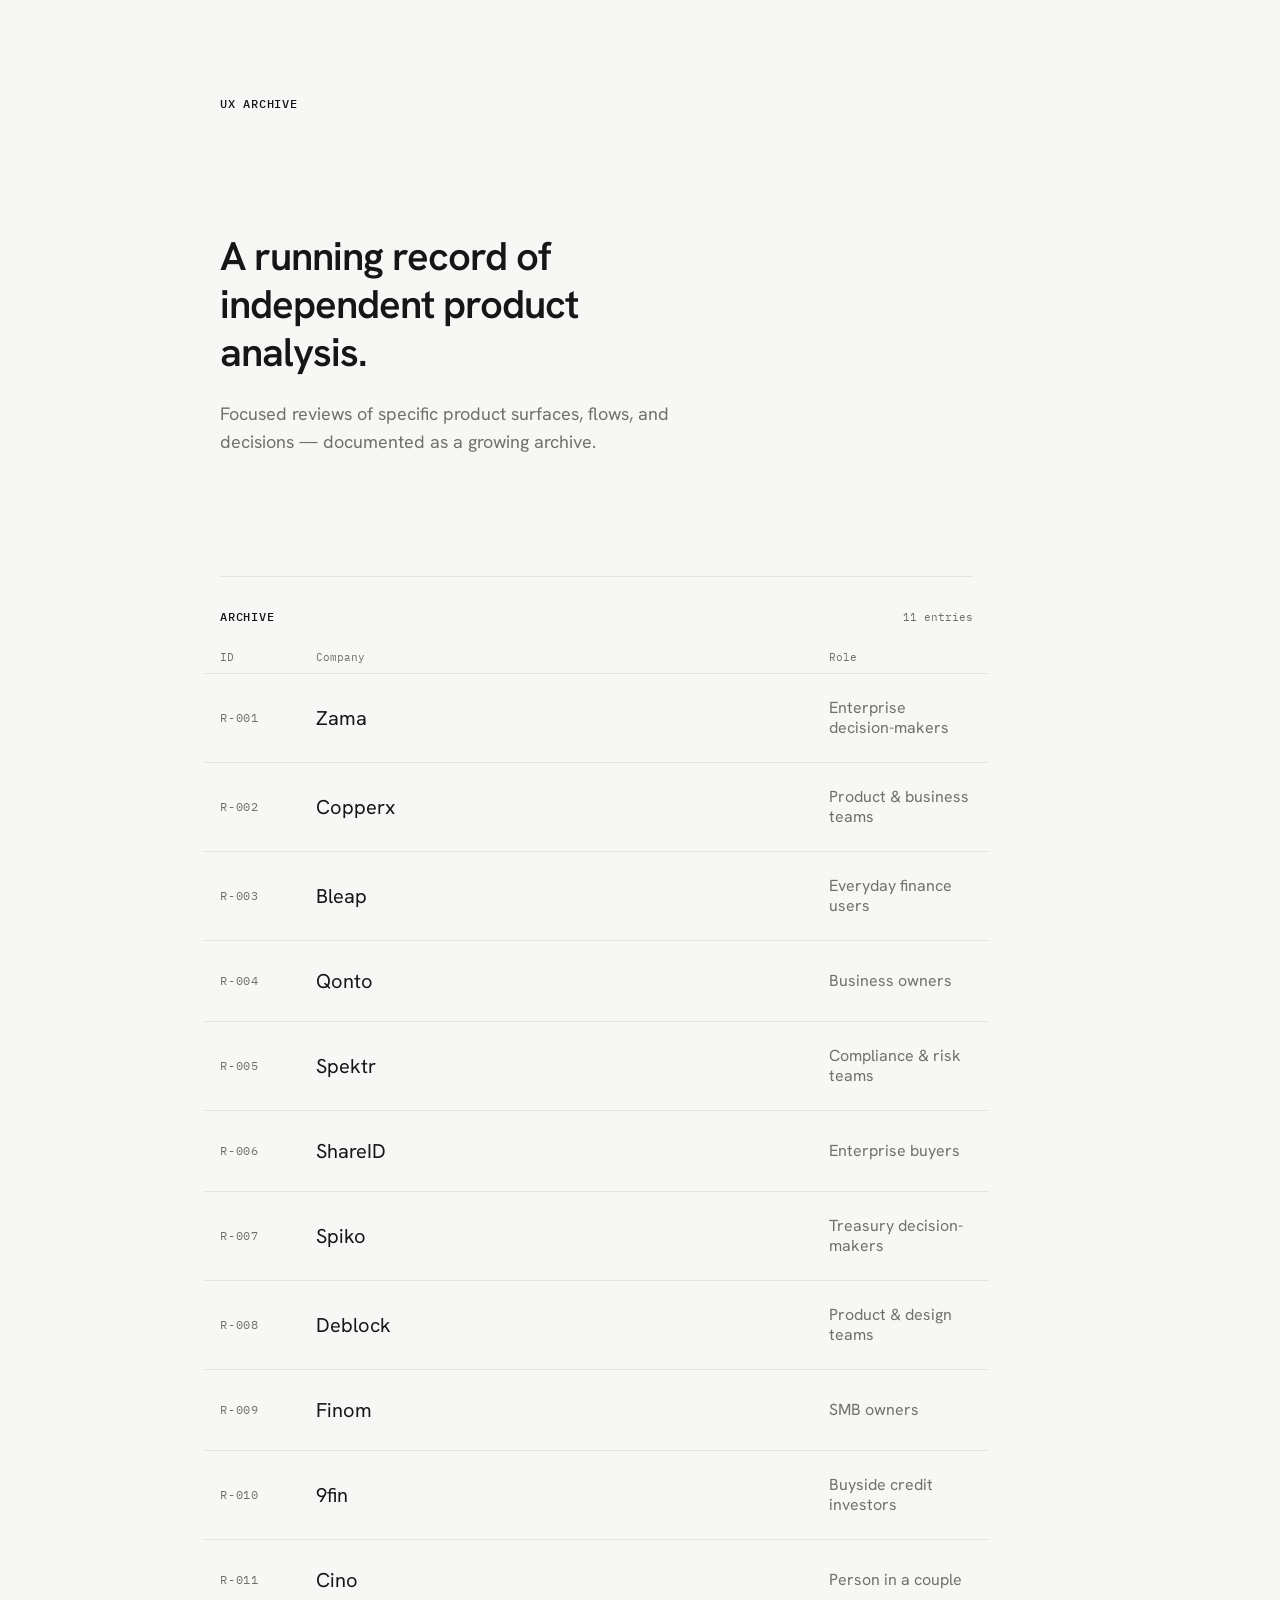
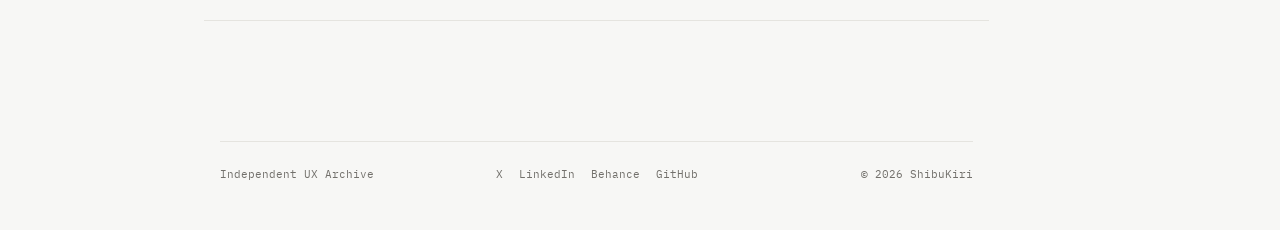
==== index.html @ c8d6aa76 "Add Cino to archive list" ====
<!doctype html>
<html lang="en">
<head>
  <meta charset="utf-8">
  
  <link rel="icon" href="assets/icons/favicon.svg" type="image/svg+xml">
  <link rel="canonical" href="https://shibukiri.github.io/ux-archive/">
  
  <meta name="viewport" content="width=device-width, initial-scale=1">
  <meta name="description" content="A running record of independent product analysis.">
  <title>UX Archive — by ShibuKiri</title>

  <link rel="preconnect" href="https://fonts.googleapis.com">
  <link rel="preconnect" href="https://fonts.gstatic.com" crossorigin>
  <link href="https://fonts.googleapis.com/css2?family=Hanken+Grotesk:wght@400;500;600&family=IBM+Plex+Mono:wght@400;500&display=swap" rel="stylesheet">

  <link rel="stylesheet" href="styles/tokens.css">
  <link rel="stylesheet" href="styles/base.css">
  <link rel="stylesheet" href="styles/type.css">
  <link rel="stylesheet" href="styles/layout.css">
  <link rel="stylesheet" href="styles/components.css">
  <link rel="stylesheet" href="styles/utilities.css">
</head>
<body>
  <div class="frame">
    <div class="grid">

      <nav class="text-mono u-font-medium g-col-2-9" aria-label="Archive navigation">
        UX Archive
      </nav>

      <section class="g-col-2-6 u-mt-96" aria-labelledby="page-title">
        <h1 id="page-title" class="text-display">A running record of independent product analysis.</h1>
        <p class="text-lead u-secondary u-mt-24">Focused reviews of specific product surfaces, flows, and decisions — documented as a growing archive.</p>
      </section>

      <main class="g-col-2-9 u-mt-96 u-pt-32 u-border-top" aria-labelledby="archive-title">
        <div class="u-flex u-justify-between u-items-baseline u-mb-24">
          <div class="text-mono u-font-medium" id="archive-title">Archive</div>
          <div class="text-micro u-secondary">11 entries</div>
        </div>

        <div class="archive-columns" aria-hidden="true">
          <span class="text-micro u-secondary">ID</span>
          <span class="text-micro u-secondary">Company</span>
          <span class="text-micro u-secondary">Role</span>
        </div>

        <a class="case" href="reviews/001-zama/">
          <span class="text-mono u-secondary">R-001</span>
          <span class="text-lead-large">Zama</span>
          <span class="text-body u-secondary">Enterprise decision-makers</span>
        </a>
        
        <a class="case" href="reviews/002-copperx/">
          <span class="text-mono u-secondary">R-002</span>
          <span class="text-lead-large">Copperx</span>
          <span class="text-body u-secondary">Product &amp; business teams</span>
        </a>
        
        <a class="case" href="reviews/003-bleap/">
          <span class="text-mono u-secondary">R-003</span>
          <span class="text-lead-large">Bleap</span>
          <span class="text-body u-secondary">Everyday finance users</span>
        </a>
        
        <a class="case" href="reviews/004-qonto/">
          <span class="text-mono u-secondary">R-004</span>
          <span class="text-lead-large">Qonto</span>
          <span class="text-body u-secondary">Business owners</span>
        </a>
        
        <a class="case" href="reviews/005-spektr/">
          <span class="text-mono u-secondary">R-005</span>
          <span class="text-lead-large">Spektr</span>
          <span class="text-body u-secondary">Compliance &amp; risk teams</span>
        </a>
        
        <a class="case" href="reviews/006-shareid/">
          <span class="text-mono u-secondary">R-006</span>
          <span class="text-lead-large">ShareID</span>
          <span class="text-body u-secondary">Enterprise buyers</span>
        </a>
        
        <a class="case" href="reviews/007-spiko/">
          <span class="text-mono u-secondary">R-007</span>
          <span class="text-lead-large">Spiko</span>
          <span class="text-body u-secondary">Treasury decision-makers</span>
        </a>
        
        <a class="case" href="reviews/008-deblock/">
          <span class="text-mono u-secondary">R-008</span>
          <span class="text-lead-large">Deblock</span>
          <span class="text-body u-secondary">Product &amp; design teams</span>
        </a>
        
        <a class="case" href="reviews/009-finom/">
          <span class="text-mono u-secondary">R-009</span>
          <span class="text-lead-large">Finom</span>
          <span class="text-body u-secondary">SMB owners</span>
        </a>
        
        <a class="case" href="reviews/010-9fin/">
          <span class="text-mono u-secondary">R-010</span>
          <span class="text-lead-large">9fin</span>
          <span class="text-body u-secondary">Buyside credit investors</span>
        </a>
        
        <a class="case" href="reviews/011-cino/">
          <span class="text-mono u-secondary">R-011</span>
          <span class="text-lead-large">Cino</span>
          <span class="text-body u-secondary">Person in a couple</span>
        </a>
        
      </main>

      <footer class="footer g-col-2-9 u-mt-96 u-pt-24 u-border-top u-secondary">
        <div class="footer-left text-micro">Independent UX Archive</div>
        <div class="footer-links" aria-label="Social links">
          <a class="text-micro" href="https://x.com/Shibu_Wa" target="_blank" rel="noreferrer">X</a>
          <a class="text-micro" href="https://www.linkedin.com/in/shibuwa" target="_blank" rel="noreferrer">LinkedIn</a>
          <a class="text-micro" href="https://www.behance.net/ShibuWa" target="_blank" rel="noreferrer">Behance</a>
          <a class="text-micro" href="https://github.com/ShibuKiri" target="_blank" rel="noreferrer">GitHub</a>
        </div>
        <div class="footer-right text-micro">© 2026 ShibuKiri</div>
      </footer>

    </div>
  </div>
</body>
</html>
---- styles/tokens.css ----
/*
──────────────────────────────────────
UX Archive Design System v1.0
Rules
• Foundation tokens are never used directly inside components.
• Components consume semantic/component tokens.
• Utilities always start with "u-".
• Colors are named by role, never by hue.
• Spacing is numeric only.
──────────────────────────────────────
*/
:root{
/* Background */
--color-background-primary:#F7F7F5;
--color-background-secondary:#FFFFFF;
/* Border */
--color-border-primary:#E5E4DF;
/* Text */
--color-text-primary:#161616;
--color-text-secondary:#72706B;
/* Brand */
--color-brand-primary:#245C73;
--color-brand-hover:#1B4B5F;
--color-brand-tint-10:#EEF4F7;
--color-brand-tint-20:#D9E8EF;
--color-text-on-brand:#FFFFFF;
/* Font Family */
--font-family-sans:"Hanken Grotesk",sans-serif;
--font-family-mono:"IBM Plex Mono",monospace;
/* Font Weight */
--font-weight-regular:400;
--font-weight-medium:500;
--font-weight-semibold:600;
/* Font Size */
--font-size-11:11px;
--font-size-12:12px;
--font-size-16:16px;
--font-size-18:18px;
--font-size-20:20px;
--font-size-40:40px;
/* Line Height */
--line-height-16:16px;
--line-height-20:20px;
--line-height-24:24px;
--line-height-28:28px;
--line-height-32:32px;
--line-height-48:48px;
/* Letter Spacing */
--letter-spacing-tight:-.025em;
--letter-spacing-normal:0;
--letter-spacing-wide:.06em;
/* Semantic Type */
--display-size:var(--font-size-40);
--display-line-height:var(--line-height-48);
--lead-large-size:var(--font-size-20);
--lead-large-line-height:var(--line-height-32);
--lead-size:var(--font-size-18);
--lead-line-height:var(--line-height-28);
--body-size:var(--font-size-16);
--body-line-height:var(--line-height-20);
--body-comfortable-line-height:var(--line-height-24);
--mono-size:var(--font-size-12);
--mono-line-height:var(--line-height-16);
--micro-size:var(--font-size-11);
--micro-line-height:var(--line-height-16);
/* Space */
--space-4:4px;
--space-8:8px;
--space-12:12px;
--space-16:16px;
--space-24:24px;
--space-32:32px;
--space-48:48px;
--space-64:64px;
--space-96:96px;
/* Radius */
--radius-2:2px;
--radius-4:4px;
--radius-full:9999px;
/* Width */
--width-page:1012px;
--width-reading:640px;
--width-title:560px;
/* Border */
--border-primary:1px solid var(--color-border-primary);
/* Motion */
--duration-fast:150ms;
--duration-normal:300ms;
--ease-standard:ease;
/* Z-index */
--z-base:0;
--z-dropdown:10;
--z-modal:100;
--z-overlay:1000;
/* Component Tokens */
--button-padding-x:var(--space-24);
--button-padding-y:var(--space-16);
}
---- styles/base.css ----
html{
box-sizing:border-box;
}
*,
*::before,
*::after{
box-sizing:inherit;
}
html,
body{
margin:0;
padding:0;
}
body{
background:var(--color-background-primary);
color:var(--color-text-primary);
font-family:var(--font-family-sans);
font-size:var(--body-size);
line-height:var(--body-line-height);
-webkit-font-smoothing:antialiased;
}
h1,h2,h3,h4,h5,h6,p{
margin:0;
}
a{
color:inherit;
text-decoration:none;
}
img{
display:block;
max-width:100%;
}
button,
input,
textarea,
select{
font:inherit;
}
button{
background:none;
border:none;
cursor:pointer;
}
:focus-visible{
outline:2px solid var(--color-brand-primary);
outline-offset:2px;
}
---- styles/type.css ----
.text-display{
font-family:var(--font-family-sans);
font-size:var(--display-size);
line-height:var(--display-line-height);
font-weight:var(--font-weight-semibold);
letter-spacing:var(--letter-spacing-tight);
}
.text-lead-large{
font-size:var(--lead-large-size);
line-height:var(--lead-large-line-height);
}
.text-lead{
font-size:var(--lead-size);
line-height:var(--lead-line-height);
}
.text-body{
font-size:var(--body-size);
line-height:var(--body-line-height);
}
.text-body-comfortable{
font-size:var(--body-size);
line-height:var(--body-comfortable-line-height);
}
.text-mono{
font-family:var(--font-family-mono);
font-size:var(--mono-size);
line-height:var(--mono-line-height);
letter-spacing:var(--letter-spacing-wide);
text-transform:uppercase;
}
.text-micro{
font-family:var(--font-family-mono);
font-size:var(--micro-size);
line-height:var(--micro-line-height);
}
---- styles/layout.css ----
.frame{
width:min(calc(100% - 192px),var(--width-page));
margin:0 auto;
padding:var(--space-96) 0 var(--space-48);
}

/* 12-column grid */
.grid{
display:grid;
grid-template-columns:repeat(12, minmax(0, 1fr));
gap:var(--space-24);
}

/* Column placement utilities */
.g-col-2-9{ grid-column:2 / span 9; }
.g-col-2-7{ grid-column:2 / span 7; }
.g-col-2-6{ grid-column:2 / span 6; }

@media (max-width: 900px){
  .frame{
    width:calc(100% - 48px);
    padding-top:var(--space-64);
  }
}

@media (max-width: 640px){
  .frame{
    width:calc(100% - 40px);
    padding-top:var(--space-48);
  }
  .grid{
    grid-template-columns:repeat(4, minmax(0, 1fr));
    gap:var(--space-16);
  }
  .g-col-2-9,
  .g-col-2-7,
  .g-col-2-6{
    grid-column:1 / -1;
  }
}
---- styles/components.css ----
/* ============================================================
   Button
   ============================================================ */
.button {
  display: inline-flex;
  align-items: center;
  justify-content: center;
  padding: var(--button-padding-y) var(--button-padding-x);
  background: none;
  border: var(--border-primary);
  border-radius: var(--radius-2);
  cursor: pointer;
  transition:
    background var(--duration-fast) var(--ease-standard),
    color var(--duration-fast) var(--ease-standard),
    border-color var(--duration-fast) var(--ease-standard);
}

.button:hover {
  background: var(--color-brand-primary);
  color: var(--color-text-on-brand);
}

.button:disabled {
  opacity: 0.5;
  cursor: default;
}

/* Outline variant */
.button--outline {
  border-color: var(--color-brand-primary);
  color: var(--color-brand-primary);
}

.button--outline:hover {
  background: var(--color-brand-primary);
  color: var(--color-text-on-brand);
}

/* Mono variant */
.button--mono {
  font-family: var(--font-family-mono);
  font-size: var(--mono-size);
  font-weight: var(--font-weight-medium);
  letter-spacing: var(--letter-spacing-wide);
  text-transform: uppercase;
}

/* ============================================================
   Data Table Row Pattern (ID | Title | Meta)
   Used in Archive, Search Results, Changelog, etc.
   Current selectors: .archive-columns (header) and .case (rows)
   ============================================================ */
.archive-columns,
.case {
  display: grid;
  grid-template-columns: 72px minmax(0, 1fr) 144px;
  gap: var(--space-24);
}

.archive-columns {
  margin: 0 calc(var(--space-16) * -1);
  padding: 0 var(--space-16) var(--space-8);
  border-bottom: var(--border-primary);
}

.case {
  align-items: center;
  margin: 0 calc(var(--space-16) * -1);
  padding: var(--space-24) var(--space-16);
  border-bottom: var(--border-primary);
  color: inherit;
  text-decoration: none;
  cursor: pointer;
  transition: background var(--duration-fast) var(--ease-standard);
}

.case:hover {
  background: var(--color-brand-tint-10);
}

/* ============================================================
   Metadata Grid
   Generic 4-column grid for label → value pairs.
   Used in review meta, case studies, project details, etc.
   Current selectors: .meta-row, .meta-item
   ============================================================ */
.meta-row {
  display: grid;
  grid-template-columns: repeat(4, minmax(0, 1fr));
  gap: var(--space-24);
}

.meta-item .text-mono {
  display: block;
  margin-bottom: var(--space-8);
}

/* ============================================================
   Table of Contents
   ============================================================ */
.toc-item {
  display: grid;
  grid-template-columns: 40px 1fr;
  gap: var(--space-24);
  padding: var(--space-16) 0;
}

.toc-num {
  font-family: var(--font-family-mono);
  font-size: var(--mono-size);
  font-weight: var(--font-weight-medium);
  line-height: var(--line-height-24);
  color: var(--color-text-secondary);
}

/* ============================================================
   Footer
   ============================================================ */
.footer {
  display: grid;
  grid-template-columns: 1fr auto 1fr;
  align-items: center;
  gap: var(--space-24);
}

.footer-left {
  justify-self: start;
}

.footer-right {
  justify-self: end;
}

.footer-links {
  display: flex;
  justify-self: center;
  gap: var(--space-16);
  flex-wrap: wrap;
}

.footer-links a {
  transition: color var(--duration-fast) var(--ease-standard);
}

.footer-links a:hover {
  color: var(--color-brand-primary);
}

/* ============================================================
   Responsive
   ============================================================ */
@media (max-width: 640px) {
  .archive-columns,
  .case {
    grid-template-columns: 56px minmax(0, 1fr) 88px;
    gap: var(--space-16);
  }

  .meta-row {
    grid-template-columns: 1fr;
  }

  .footer {
    grid-template-columns: 1fr;
    justify-items: start;
    gap: var(--space-8);
  }

  .footer-links {
    justify-self: start;
  }

  .footer-right {
    justify-self: start;
  }
}
---- styles/utilities.css ----
/* Spacing */
.u-mt-24{ margin-top:var(--space-24); }
.u-mt-48{ margin-top:var(--space-48); }
.u-mt-96{ margin-top:var(--space-96); }
.u-pt-24{ padding-top:var(--space-24); }
.u-pt-32{ padding-top:var(--space-32); }
.u-mb-8{ margin-bottom:var(--space-8); }
.u-mb-24{ margin-bottom:var(--space-24); }

/* Flex helpers */
.u-flex{ display:flex; }
.u-justify-between{ justify-content:space-between; }
.u-items-baseline{ align-items:baseline; }
.u-flex-column{ flex-direction:column; }
.u-gap-8{ gap:var(--space-8); }
.u-gap-24{ gap:var(--space-24); }

/* Typography */
.u-font-medium{ font-weight:var(--font-weight-medium); }
.u-secondary{ color:var(--color-text-secondary); }

/* Borders */
.u-border-top{ border-top:var(--border-primary); }

/* Visibility & layout */
.u-center{ text-align:center; }
.u-hidden{ display:none!important; }
.u-width-reading{ max-width:var(--width-reading); }
.u-width-title{ max-width:var(--width-title); }

/* Interactive */
.u-underline{
  text-decoration:underline;
  text-underline-offset:2px;
}
.u-hover-brand:hover{
  color:var(--color-brand-primary);
}
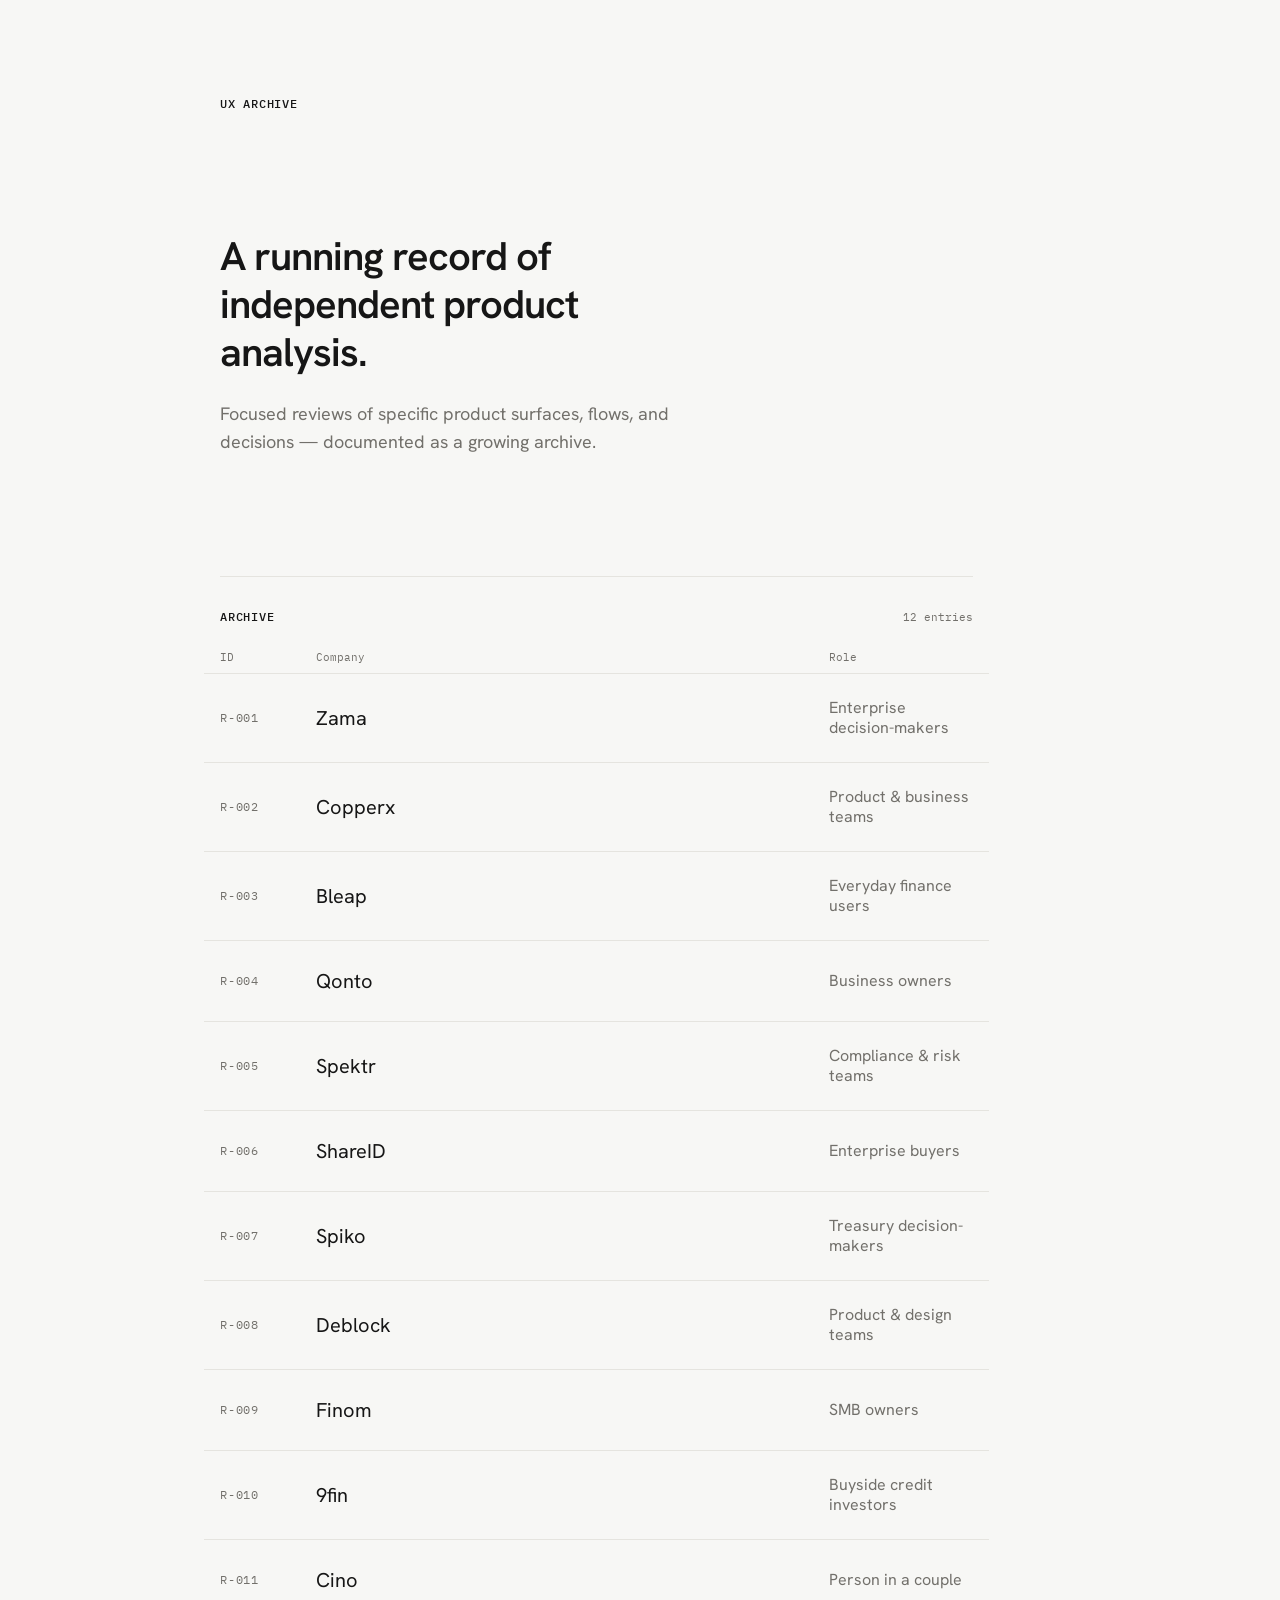
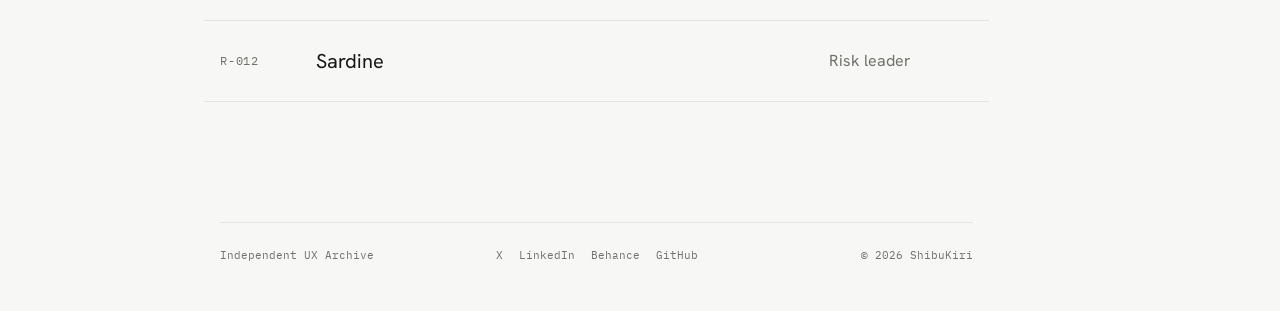
==== commit 7220551e: "Add Sardine to archive list" ====
--- a/index.html
+++ b/index.html
@@ -37,7 +37,7 @@
       <main class="g-col-2-9 u-mt-96 u-pt-32 u-border-top" aria-labelledby="archive-title">
         <div class="u-flex u-justify-between u-items-baseline u-mb-24">
           <div class="text-mono u-font-medium" id="archive-title">Archive</div>
-          <div class="text-micro u-secondary">11 entries</div>
+          <div class="text-micro u-secondary">12 entries</div>
         </div>
 
         <div class="archive-columns" aria-hidden="true">
@@ -112,6 +112,12 @@
           <span class="text-body u-secondary">Person in a couple</span>
         </a>
         
+        <a class="case" href="reviews/012-sardine/">
+          <span class="text-mono u-secondary">R-012</span>
+          <span class="text-lead-large">Sardine</span>
+          <span class="text-body u-secondary">Risk leader</span>
+        </a>
+        
       </main>
 
       <footer class="footer g-col-2-9 u-mt-96 u-pt-24 u-border-top u-secondary">
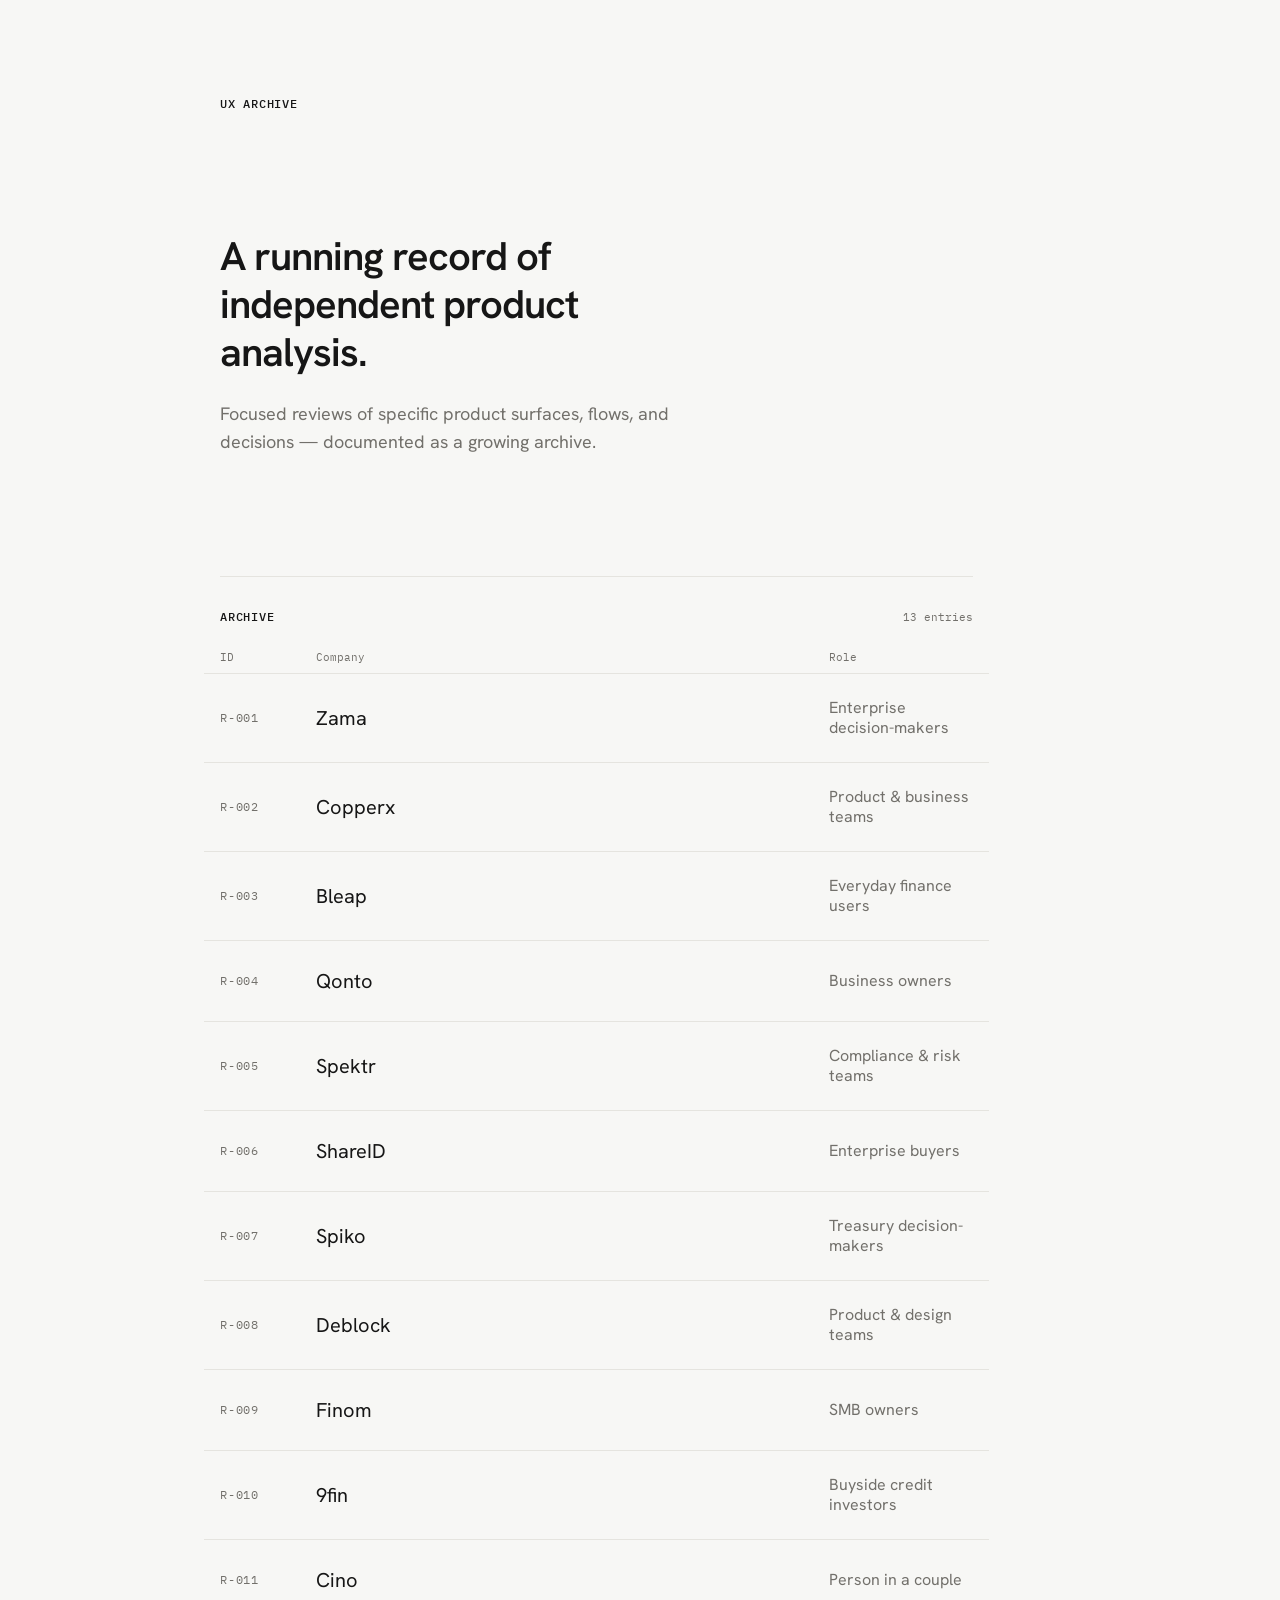
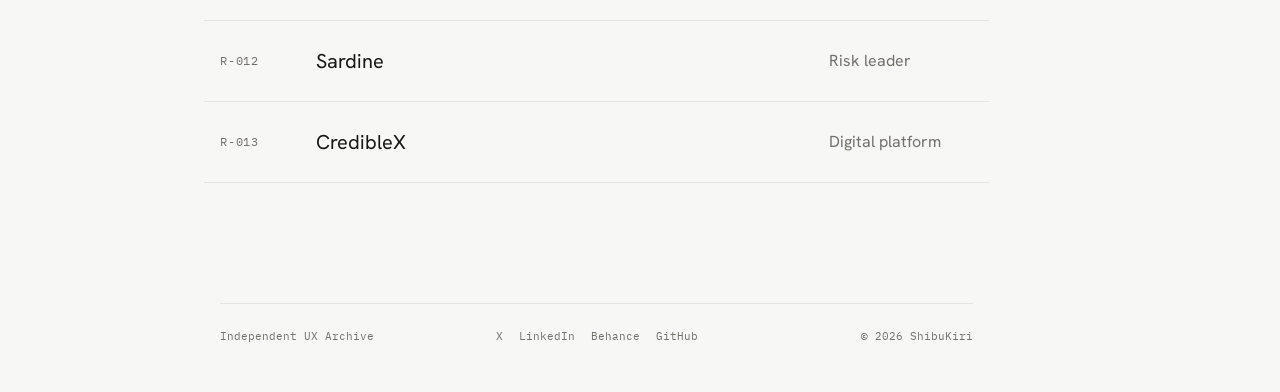
==== commit e925f4d3: "Add CredibleX to archive list" ====
--- a/index.html
+++ b/index.html
@@ -37,7 +37,7 @@
       <main class="g-col-2-9 u-mt-96 u-pt-32 u-border-top" aria-labelledby="archive-title">
         <div class="u-flex u-justify-between u-items-baseline u-mb-24">
           <div class="text-mono u-font-medium" id="archive-title">Archive</div>
-          <div class="text-micro u-secondary">12 entries</div>
+          <div class="text-micro u-secondary">13 entries</div>
         </div>
 
         <div class="archive-columns" aria-hidden="true">
@@ -118,6 +118,12 @@
           <span class="text-body u-secondary">Risk leader</span>
         </a>
         
+        <a class="case" href="reviews/013-crediblex/">
+          <span class="text-mono u-secondary">R-013</span>
+          <span class="text-lead-large">CredibleX</span>
+          <span class="text-body u-secondary">Digital platform</span>
+        </a>
+        
       </main>
 
       <footer class="footer g-col-2-9 u-mt-96 u-pt-24 u-border-top u-secondary">
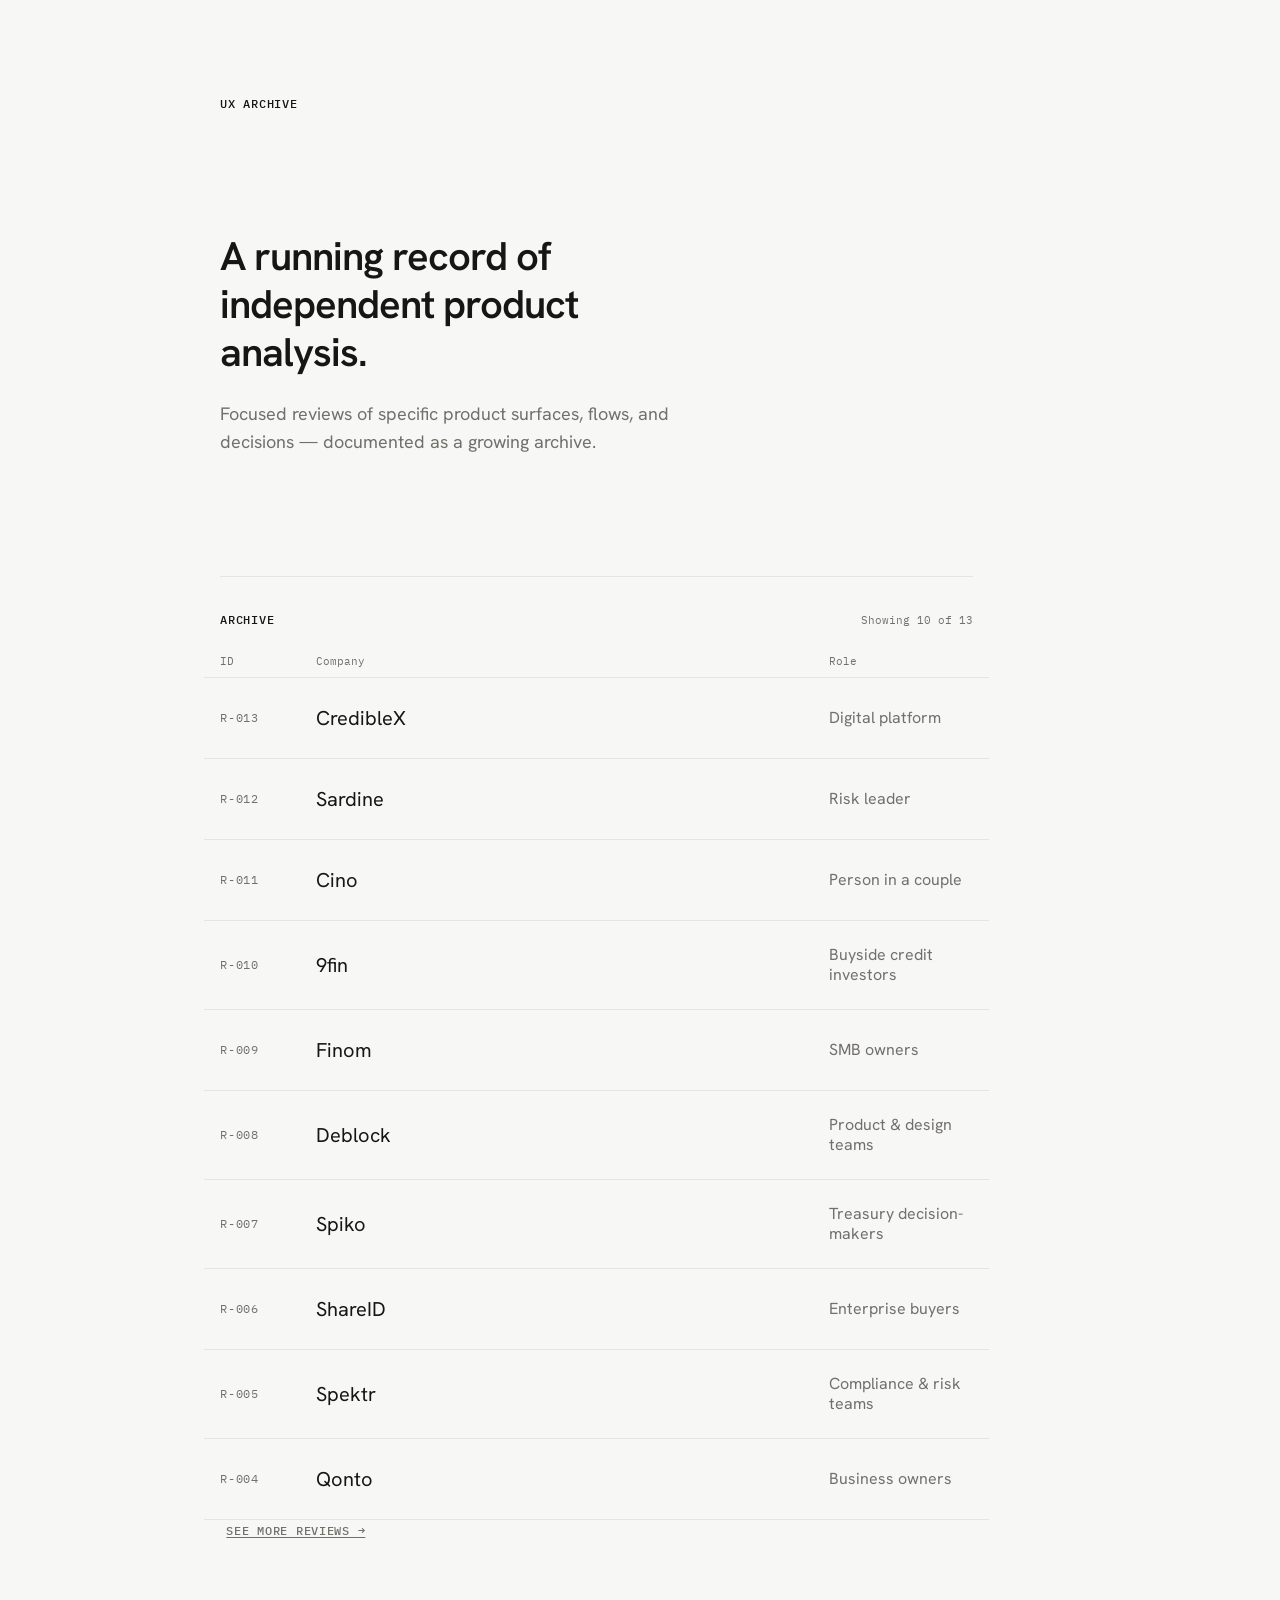
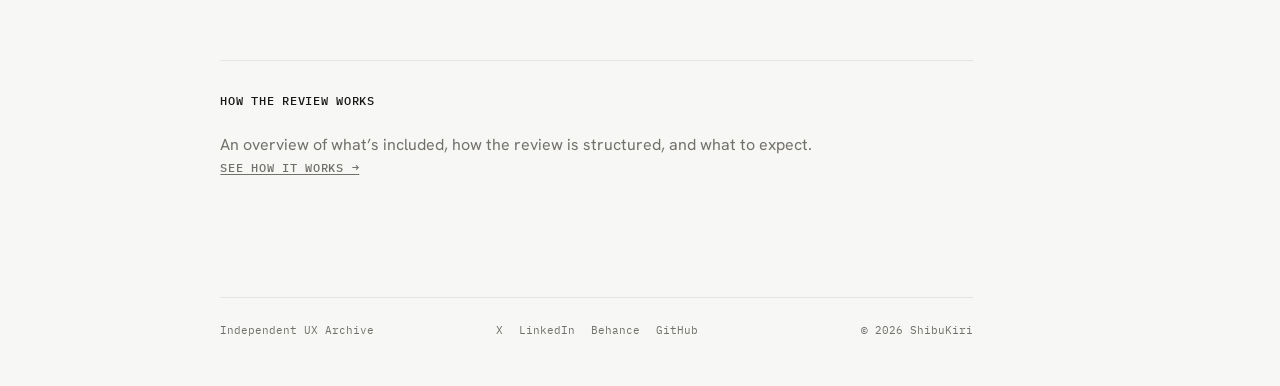
==== commit abe024a6: "Enhance archive with progressive loading and work transition" ====
--- a/index.html
+++ b/index.html
@@ -2,13 +2,14 @@
 <html lang="en">
 <head>
   <meta charset="utf-8">
-  
-  <link rel="icon" href="assets/icons/favicon.svg" type="image/svg+xml">
-  <link rel="canonical" href="https://shibukiri.github.io/ux-archive/">
-  
   <meta name="viewport" content="width=device-width, initial-scale=1">
   <meta name="description" content="A running record of independent product analysis.">
   <title>UX Archive — by ShibuKiri</title>
+
+  <link rel="icon" href="assets/icons/favicon.svg" type="image/svg+xml">
+  <link rel="canonical" href="https://shibukiri.github.io/ux-archive/">
+
+  <meta name="theme-color" content="#F7F7F5">
 
   <link rel="preconnect" href="https://fonts.googleapis.com">
   <link rel="preconnect" href="https://fonts.gstatic.com" crossorigin>
@@ -34,10 +35,10 @@
         <p class="text-lead u-secondary u-mt-24">Focused reviews of specific product surfaces, flows, and decisions — documented as a growing archive.</p>
       </section>
 
-      <main class="g-col-2-9 u-mt-96 u-pt-32 u-border-top" aria-labelledby="archive-title">
+      <main class="archive g-col-2-9 u-mt-96 u-pt-32 u-border-top" aria-labelledby="archive-title">
         <div class="u-flex u-justify-between u-items-baseline u-mb-24">
-          <div class="text-mono u-font-medium" id="archive-title">Archive</div>
-          <div class="text-micro u-secondary">13 entries</div>
+          <div class="text-mono u-font-medium" id="archive-title">Archive</div>  
+          <div class="text-micro u-secondary" id="archive-count">13 entries</div>
         </div>
 
         <div class="archive-columns" aria-hidden="true">
@@ -46,85 +47,98 @@
           <span class="text-micro u-secondary">Role</span>
         </div>
 
+        <a class="case" href="reviews/013-crediblex/">
+          <span class="text-mono u-secondary">R-013</span>
+          <span class="text-lead-large">CredibleX</span>
+          <span class="text-body u-secondary">Digital platform</span>
+        </a>
+
+        <a class="case" href="reviews/012-sardine/">
+          <span class="text-mono u-secondary">R-012</span>
+          <span class="text-lead-large">Sardine</span>
+          <span class="text-body u-secondary">Risk leader</span>
+        </a>
+
+        <a class="case" href="reviews/011-cino/">
+          <span class="text-mono u-secondary">R-011</span>
+          <span class="text-lead-large">Cino</span>
+          <span class="text-body u-secondary">Person in a couple</span>
+        </a>
+
+        <a class="case" href="reviews/010-9fin/">
+          <span class="text-mono u-secondary">R-010</span>
+          <span class="text-lead-large">9fin</span>
+          <span class="text-body u-secondary">Buyside credit investors</span>
+        </a>
+
+        <a class="case" href="reviews/009-finom/">
+          <span class="text-mono u-secondary">R-009</span>
+          <span class="text-lead-large">Finom</span>
+          <span class="text-body u-secondary">SMB owners</span>
+        </a>
+
+        <a class="case" href="reviews/008-deblock/">
+          <span class="text-mono u-secondary">R-008</span>
+          <span class="text-lead-large">Deblock</span>
+          <span class="text-body u-secondary">Product &amp; design teams</span>
+        </a>
+
+        <a class="case" href="reviews/007-spiko/">
+          <span class="text-mono u-secondary">R-007</span>
+          <span class="text-lead-large">Spiko</span>
+          <span class="text-body u-secondary">Treasury decision-makers</span>
+        </a>
+
+        <a class="case" href="reviews/006-shareid/">
+          <span class="text-mono u-secondary">R-006</span>
+          <span class="text-lead-large">ShareID</span>
+          <span class="text-body u-secondary">Enterprise buyers</span>
+        </a>
+
+        <a class="case" href="reviews/005-spektr/">
+          <span class="text-mono u-secondary">R-005</span>
+          <span class="text-lead-large">Spektr</span>
+          <span class="text-body u-secondary">Compliance &amp; risk teams</span>
+        </a>
+
+        <a class="case" href="reviews/004-qonto/">
+          <span class="text-mono u-secondary">R-004</span>
+          <span class="text-lead-large">Qonto</span>
+          <span class="text-body u-secondary">Business owners</span>
+        </a>
+
+        <a class="case" href="reviews/003-bleap/">
+          <span class="text-mono u-secondary">R-003</span>
+          <span class="text-lead-large">Bleap</span>
+          <span class="text-body u-secondary">Everyday finance users</span>
+        </a>
+
+        <a class="case" href="reviews/002-copperx/">
+          <span class="text-mono u-secondary">R-002</span>
+          <span class="text-lead-large">Copperx</span>
+          <span class="text-body u-secondary">Product &amp; business teams</span>
+        </a>
+
         <a class="case" href="reviews/001-zama/">
           <span class="text-mono u-secondary">R-001</span>
           <span class="text-lead-large">Zama</span>
           <span class="text-body u-secondary">Enterprise decision-makers</span>
         </a>
-        
-        <a class="case" href="reviews/002-copperx/">
-          <span class="text-mono u-secondary">R-002</span>
-          <span class="text-lead-large">Copperx</span>
-          <span class="text-body u-secondary">Product &amp; business teams</span>
-        </a>
-        
-        <a class="case" href="reviews/003-bleap/">
-          <span class="text-mono u-secondary">R-003</span>
-          <span class="text-lead-large">Bleap</span>
-          <span class="text-body u-secondary">Everyday finance users</span>
-        </a>
-        
-        <a class="case" href="reviews/004-qonto/">
-          <span class="text-mono u-secondary">R-004</span>
-          <span class="text-lead-large">Qonto</span>
-          <span class="text-body u-secondary">Business owners</span>
-        </a>
-        
-        <a class="case" href="reviews/005-spektr/">
-          <span class="text-mono u-secondary">R-005</span>
-          <span class="text-lead-large">Spektr</span>
-          <span class="text-body u-secondary">Compliance &amp; risk teams</span>
-        </a>
-        
-        <a class="case" href="reviews/006-shareid/">
-          <span class="text-mono u-secondary">R-006</span>
-          <span class="text-lead-large">ShareID</span>
-          <span class="text-body u-secondary">Enterprise buyers</span>
-        </a>
-        
-        <a class="case" href="reviews/007-spiko/">
-          <span class="text-mono u-secondary">R-007</span>
-          <span class="text-lead-large">Spiko</span>
-          <span class="text-body u-secondary">Treasury decision-makers</span>
-        </a>
-        
-        <a class="case" href="reviews/008-deblock/">
-          <span class="text-mono u-secondary">R-008</span>
-          <span class="text-lead-large">Deblock</span>
-          <span class="text-body u-secondary">Product &amp; design teams</span>
-        </a>
-        
-        <a class="case" href="reviews/009-finom/">
-          <span class="text-mono u-secondary">R-009</span>
-          <span class="text-lead-large">Finom</span>
-          <span class="text-body u-secondary">SMB owners</span>
-        </a>
-        
-        <a class="case" href="reviews/010-9fin/">
-          <span class="text-mono u-secondary">R-010</span>
-          <span class="text-lead-large">9fin</span>
-          <span class="text-body u-secondary">Buyside credit investors</span>
-        </a>
-        
-        <a class="case" href="reviews/011-cino/">
-          <span class="text-mono u-secondary">R-011</span>
-          <span class="text-lead-large">Cino</span>
-          <span class="text-body u-secondary">Person in a couple</span>
-        </a>
-        
-        <a class="case" href="reviews/012-sardine/">
-          <span class="text-mono u-secondary">R-012</span>
-          <span class="text-lead-large">Sardine</span>
-          <span class="text-body u-secondary">Risk leader</span>
-        </a>
-        
-        <a class="case" href="reviews/013-crediblex/">
-          <span class="text-mono u-secondary">R-013</span>
-          <span class="text-lead-large">CredibleX</span>
-          <span class="text-body u-secondary">Digital platform</span>
-        </a>
-        
+
+        <button id="toggle-reviews" class="text-mono u-font-medium u-secondary u-underline u-hover-brand u-mt-32" type="button">
+          SEE MORE REVIEWS →
+        </button>
       </main>
+
+      <section class="g-col-2-9 u-mt-96 u-pt-32 u-border-top" aria-labelledby="how-reviews-work">
+        <h2 id="how-reviews-work" class="text-mono u-font-medium">How the review works</h2>
+        <p class="text-body-comfortable u-secondary u-mt-24 u-width-reading">
+          An overview of what’s included, how the review is structured, and what to expect.
+        </p>
+        <a class="text-mono u-font-medium u-secondary u-underline u-hover-brand u-mt-24" href="work-with-me/">
+          SEE HOW IT WORKS →
+        </a>
+      </section>
 
       <footer class="footer g-col-2-9 u-mt-96 u-pt-24 u-border-top u-secondary">
         <div class="footer-left text-micro">Independent UX Archive</div>
@@ -139,5 +153,54 @@
 
     </div>
   </div>
+
+  <script>
+    (function () {
+      const reviewCases = Array.from(document.querySelectorAll('main.archive .case'));
+      const batchSize = 10;
+      let visibleCount = batchSize;
+      const toggleBtn = document.getElementById('toggle-reviews');
+
+      if (!toggleBtn || reviewCases.length === 0) return;
+      
+      function updateVisibility() {
+        reviewCases.forEach((item, index) => {
+          if (index < visibleCount) {
+            item.classList.remove('u-hidden');
+          } else {
+            item.classList.add('u-hidden');
+          }
+        });
+      
+        const total = reviewCases.length;
+        const countEl = document.getElementById('archive-count');
+      
+        if (countEl) {
+          if (visibleCount >= total) {  
+            countEl.textContent = `${total} entries`;
+          } else {
+            countEl.textContent = `Showing ${visibleCount} of ${total}`;
+          }
+        }
+      
+        if (visibleCount >= total) {
+          toggleBtn.textContent = 'SHOW LESS ↑';
+        } else {
+          toggleBtn.textContent = 'SEE MORE REVIEWS →';
+        }
+      }
+
+      toggleBtn.addEventListener('click', () => {  
+        if (visibleCount >= reviewCases.length) {  
+          visibleCount = batchSize;
+        } else {
+          visibleCount += batchSize;
+        }
+        updateVisibility();
+      });
+
+      updateVisibility();
+    })();
+  </script>
 </body>
 </html>
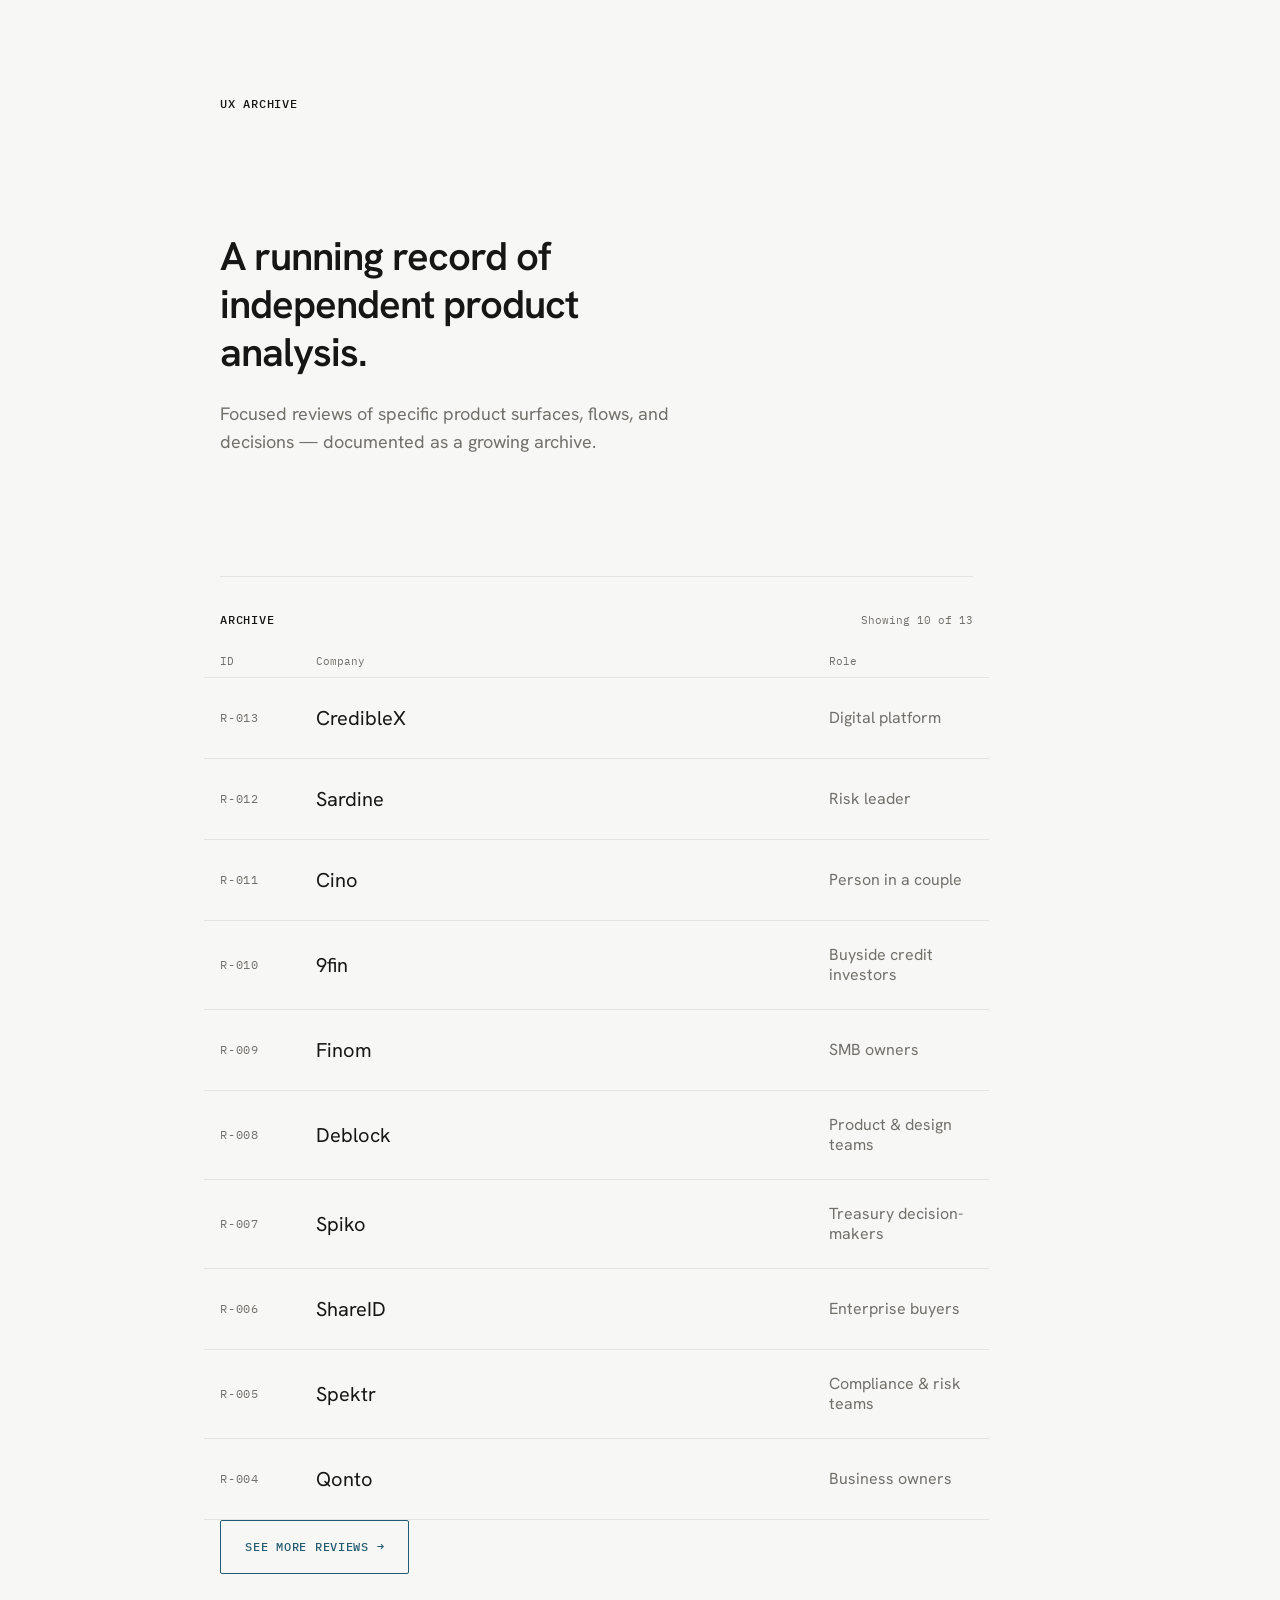
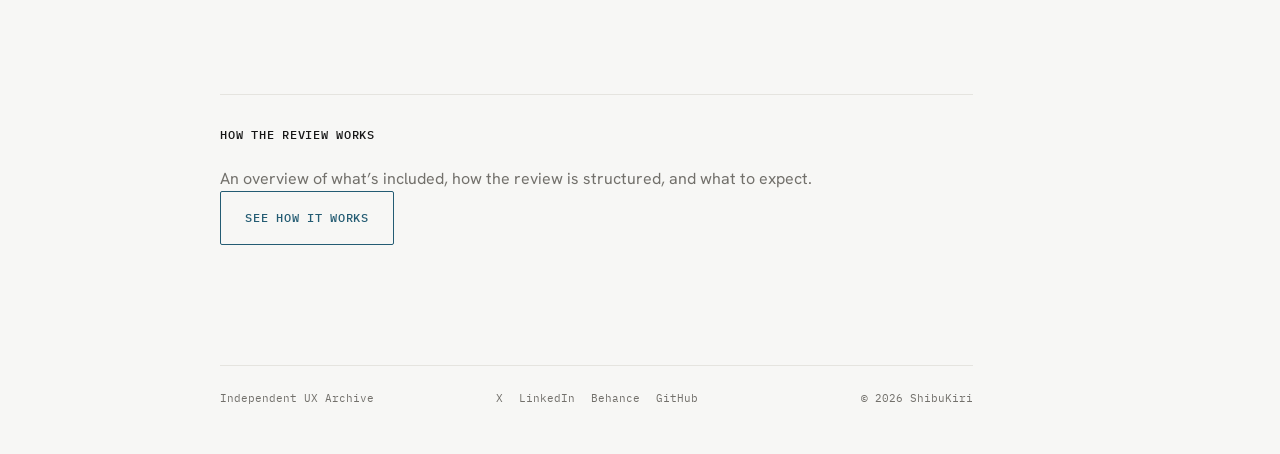
==== commit 41c54c3f: "Unify archive CTA buttons with review teaser style" ====
--- a/index.html
+++ b/index.html
@@ -125,8 +125,8 @@
           <span class="text-body u-secondary">Enterprise decision-makers</span>
         </a>
 
-        <button id="toggle-reviews" class="text-mono u-font-medium u-secondary u-underline u-hover-brand u-mt-32" type="button">
-          SEE MORE REVIEWS →
+        <button id="toggle-reviews" class="button button--outline button--mono u-mt-32" type="button">
+          SEE MORE REVIEWS
         </button>
       </main>
 
@@ -135,8 +135,8 @@
         <p class="text-body-comfortable u-secondary u-mt-24 u-width-reading">
           An overview of what’s included, how the review is structured, and what to expect.
         </p>
-        <a class="text-mono u-font-medium u-secondary u-underline u-hover-brand u-mt-24" href="work-with-me/">
-          SEE HOW IT WORKS →
+        <a class="button button--outline button--mono u-mt-32" href="work-with-me/">
+          SEE HOW IT WORKS
         </a>
       </section>
 
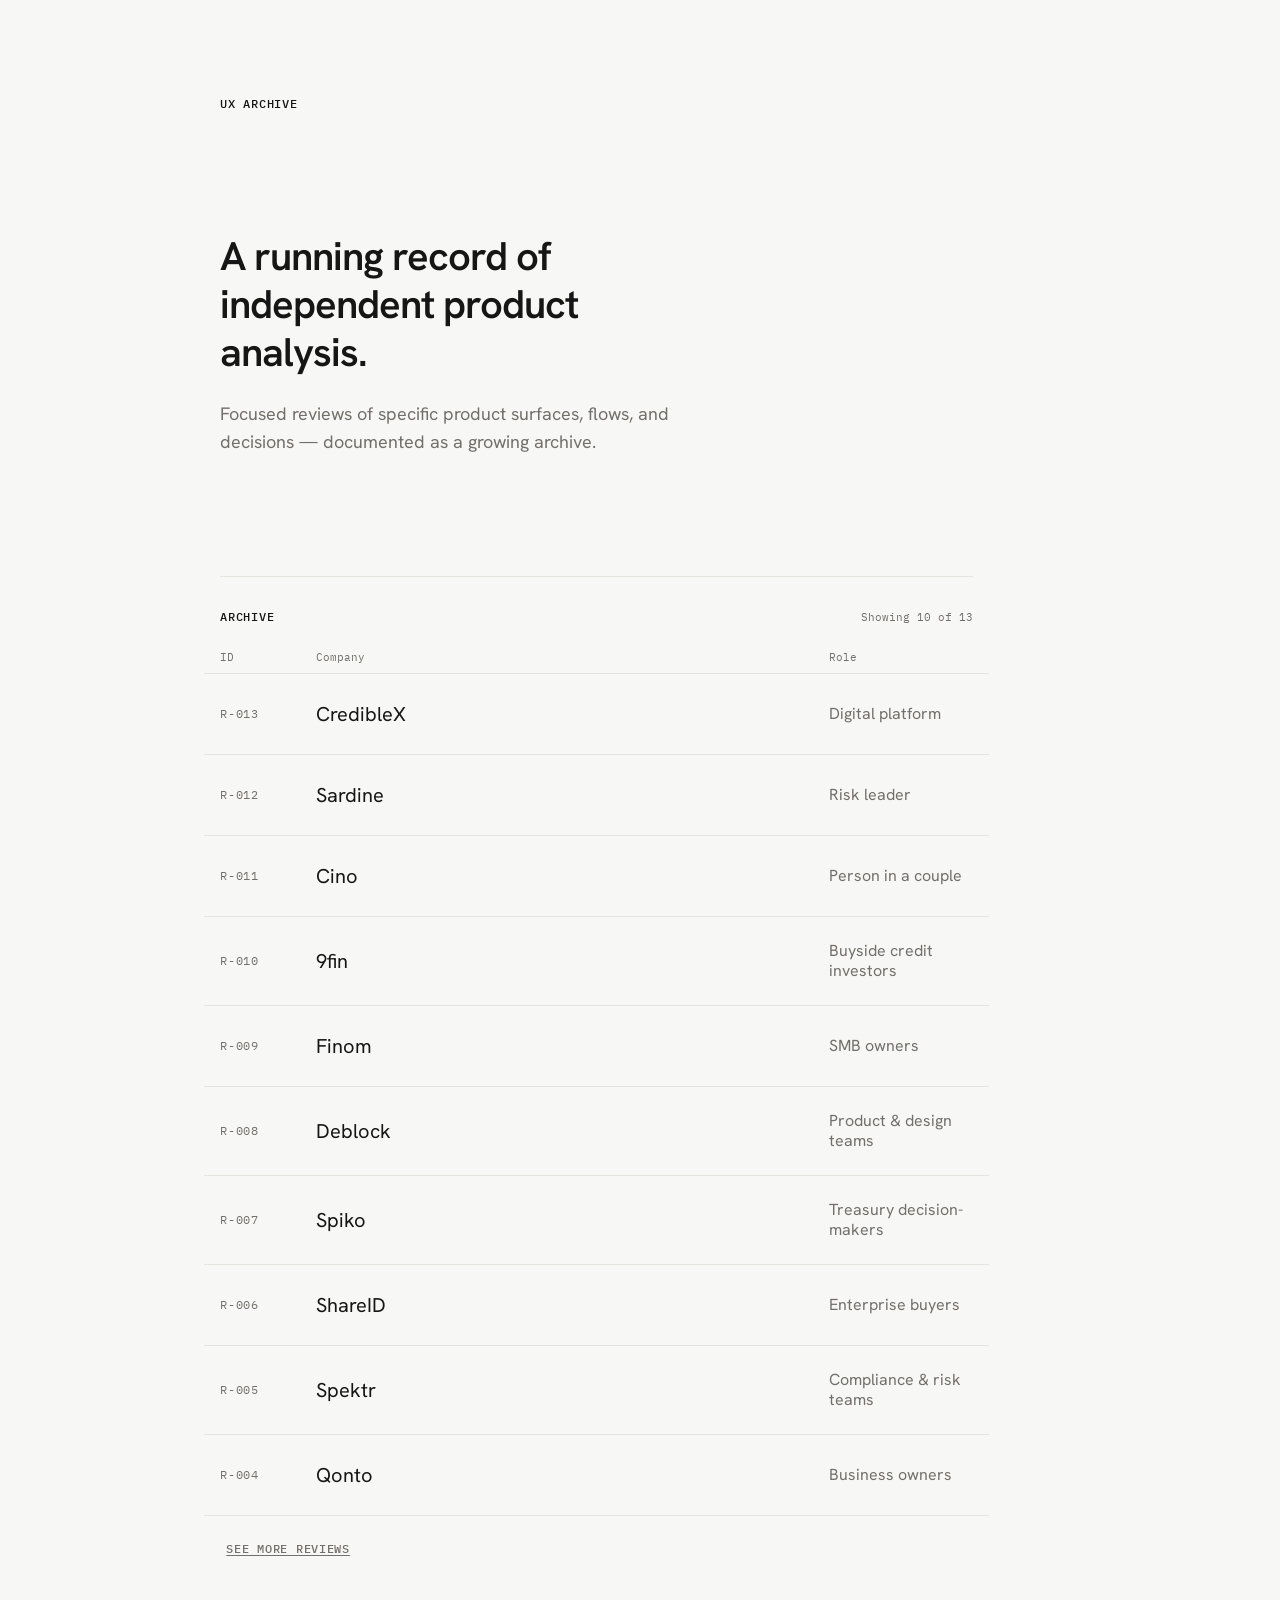
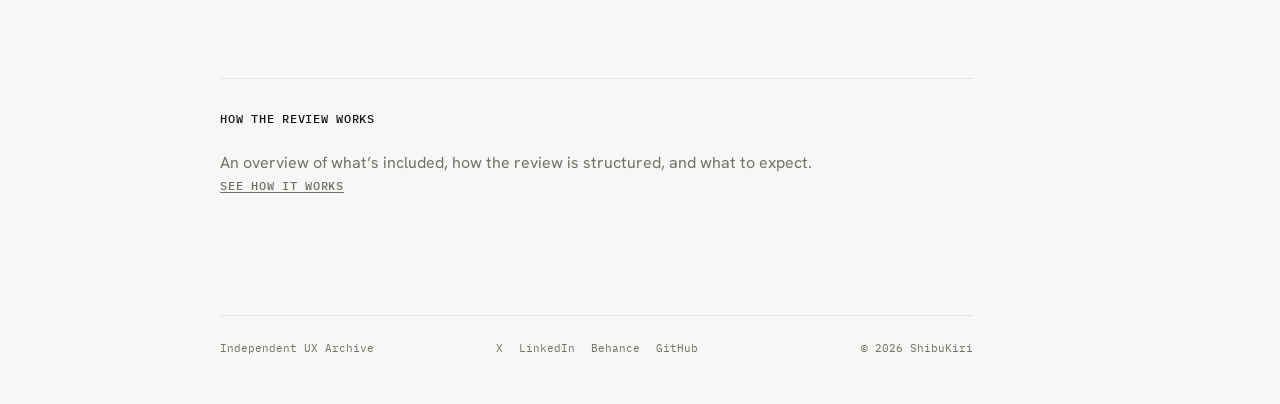
==== commit 15805fbf: "Refine archive controls and transition section" ====
--- a/index.html
+++ b/index.html
@@ -37,7 +37,7 @@
 
       <main class="archive g-col-2-9 u-mt-96 u-pt-32 u-border-top" aria-labelledby="archive-title">
         <div class="u-flex u-justify-between u-items-baseline u-mb-24">
-          <div class="text-mono u-font-medium" id="archive-title">Archive</div>  
+          <div class="text-mono u-font-medium" id="archive-title">Archive</div>
           <div class="text-micro u-secondary" id="archive-count">13 entries</div>
         </div>
 
@@ -125,7 +125,7 @@
           <span class="text-body u-secondary">Enterprise decision-makers</span>
         </a>
 
-        <button id="toggle-reviews" class="button button--outline button--mono u-mt-32" type="button">
+        <button id="toggle-reviews" class="text-mono u-font-medium u-secondary u-underline u-hover-brand u-mt-24" type="button">
           SEE MORE REVIEWS
         </button>
       </main>
@@ -135,7 +135,7 @@
         <p class="text-body-comfortable u-secondary u-mt-24 u-width-reading">
           An overview of what’s included, how the review is structured, and what to expect.
         </p>
-        <a class="button button--outline button--mono u-mt-32" href="work-with-me/">
+        <a class="text-mono u-font-medium u-secondary u-underline u-hover-brand u-mt-24" href="work-with-me/">
           SEE HOW IT WORKS
         </a>
       </section>
@@ -162,7 +162,7 @@
       const toggleBtn = document.getElementById('toggle-reviews');
 
       if (!toggleBtn || reviewCases.length === 0) return;
-      
+
       function updateVisibility() {
         reviewCases.forEach((item, index) => {
           if (index < visibleCount) {
@@ -171,27 +171,27 @@
             item.classList.add('u-hidden');
           }
         });
-      
+
         const total = reviewCases.length;
         const countEl = document.getElementById('archive-count');
-      
+
         if (countEl) {
-          if (visibleCount >= total) {  
+          if (visibleCount >= total) {
             countEl.textContent = `${total} entries`;
           } else {
             countEl.textContent = `Showing ${visibleCount} of ${total}`;
           }
         }
-      
+
         if (visibleCount >= total) {
-          toggleBtn.textContent = 'SHOW LESS ↑';
+          toggleBtn.textContent = 'SHOW LESS';
         } else {
-          toggleBtn.textContent = 'SEE MORE REVIEWS →';
+          toggleBtn.textContent = 'SEE MORE REVIEWS';
         }
       }
 
-      toggleBtn.addEventListener('click', () => {  
-        if (visibleCount >= reviewCases.length) {  
+      toggleBtn.addEventListener('click', () => {
+        if (visibleCount >= reviewCases.length) {
           visibleCount = batchSize;
         } else {
           visibleCount += batchSize;
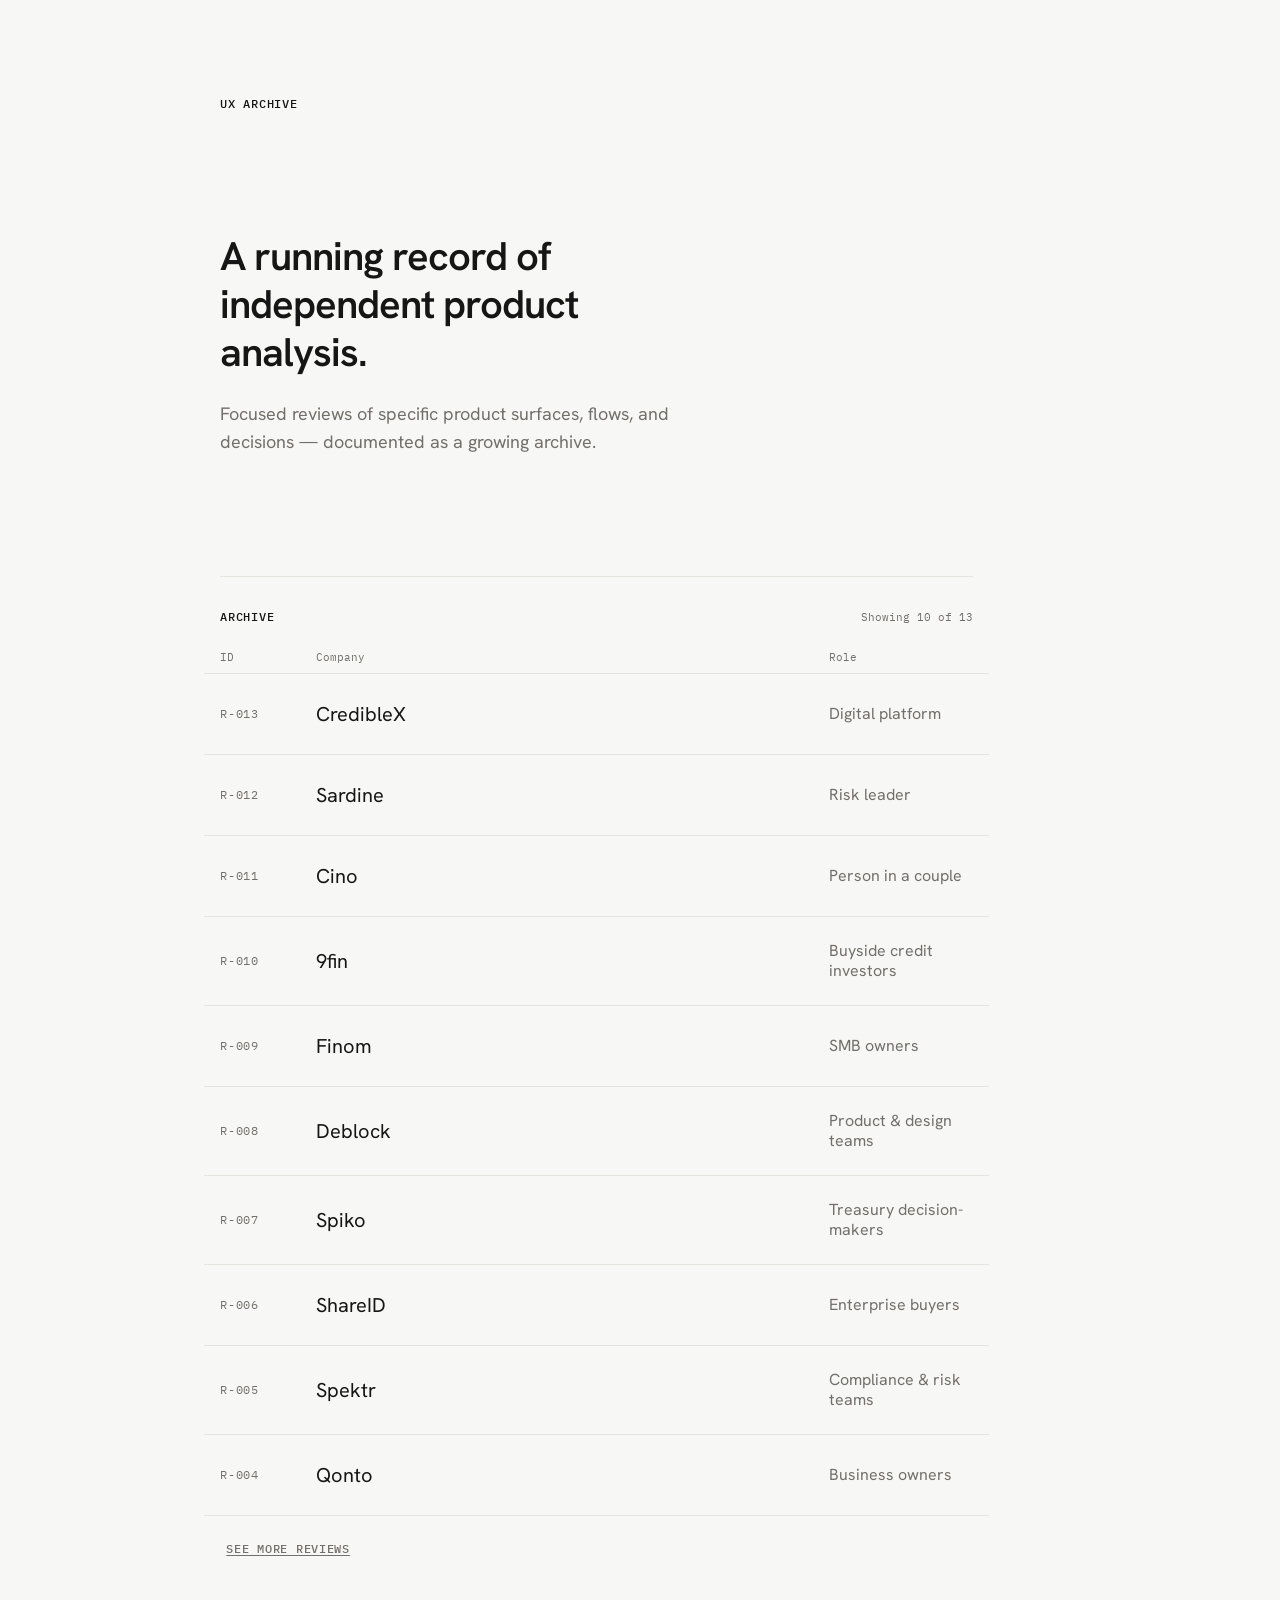
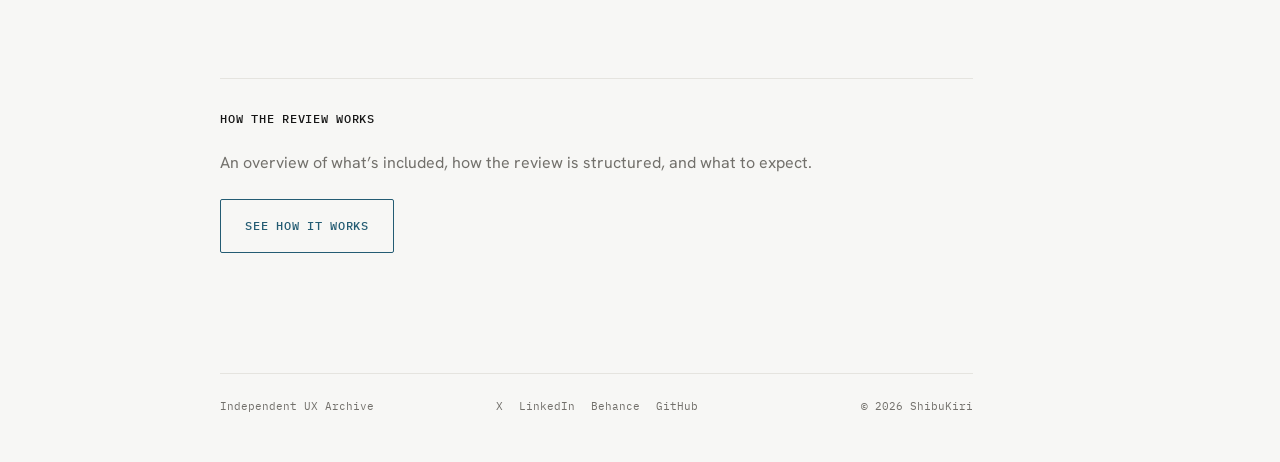
==== commit e55be7a8: "Fix Work With Me CTA style and spacing in archive transition" ====
--- a/index.html
+++ b/index.html
@@ -135,7 +135,7 @@
         <p class="text-body-comfortable u-secondary u-mt-24 u-width-reading">
           An overview of what’s included, how the review is structured, and what to expect.
         </p>
-        <a class="text-mono u-font-medium u-secondary u-underline u-hover-brand u-mt-24" href="work-with-me/">
+        <a class="button button--outline button--mono u-mt-24" href="work-with-me/">
           SEE HOW IT WORKS
         </a>
       </section>
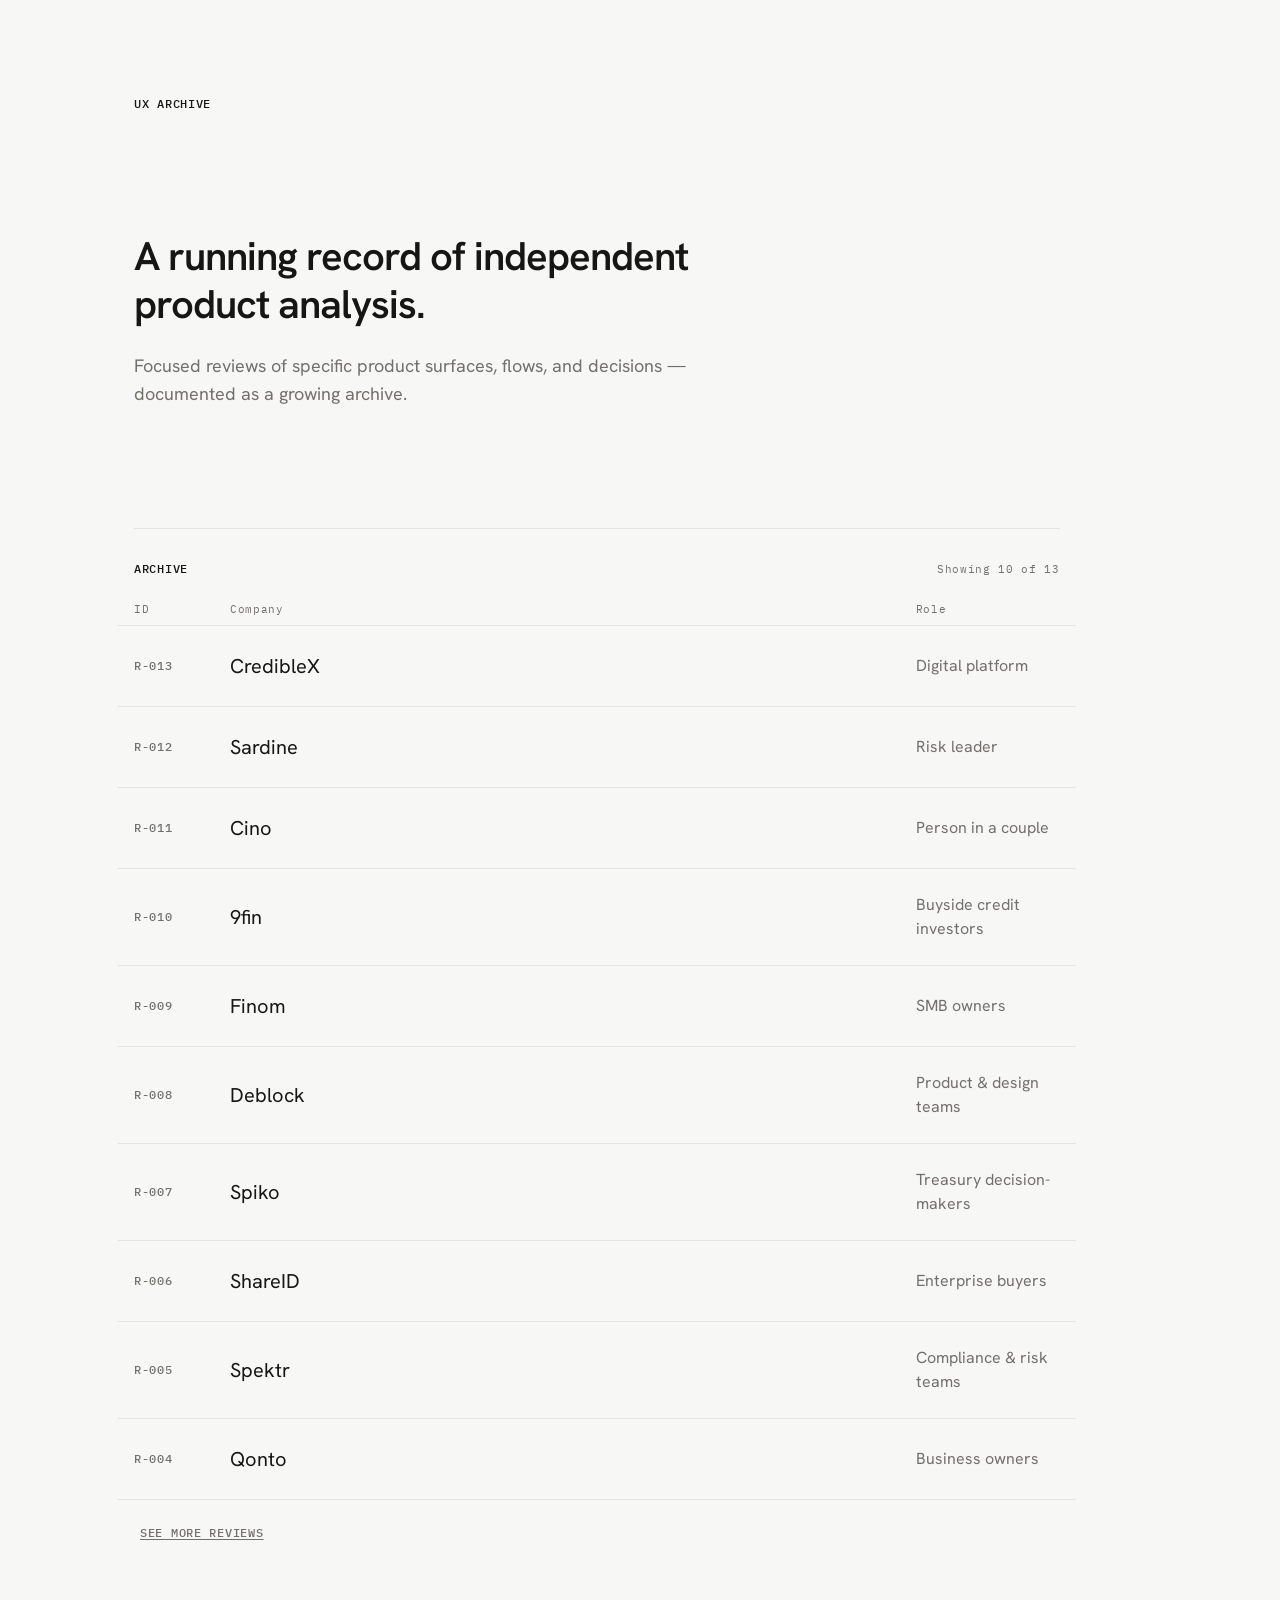
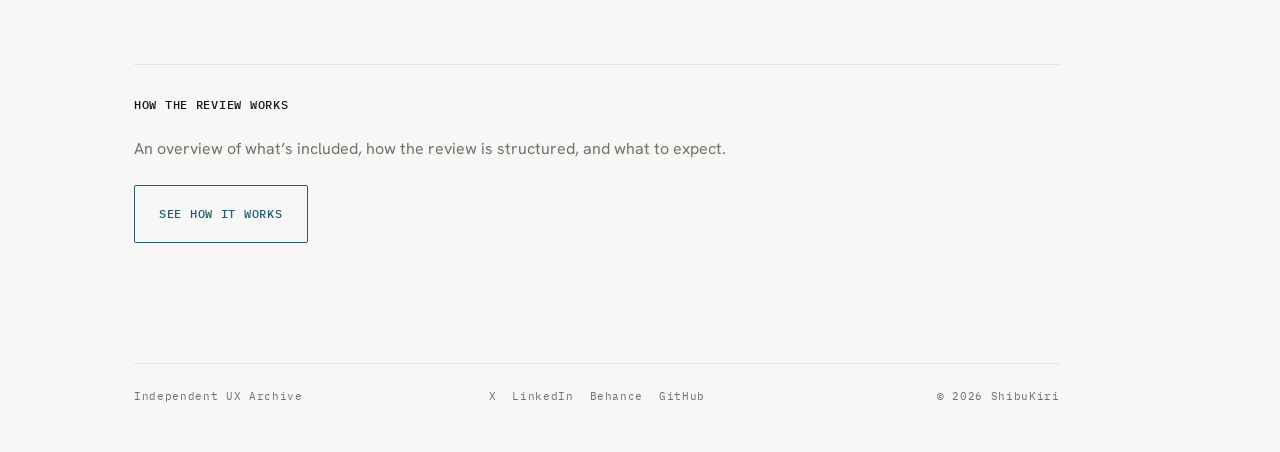
==== commit 311359b1: "Migrate Home to role-based grid utilities" ====
--- a/index.html
+++ b/index.html
@@ -26,16 +26,16 @@
   <div class="frame">
     <div class="grid">
 
-      <nav class="text-mono u-font-medium g-col-2-9" aria-label="Archive navigation">
+      <nav class="text-mono u-font-medium g-col-1" aria-label="Archive navigation">
         UX Archive
       </nav>
 
-      <section class="g-col-2-6 u-mt-96" aria-labelledby="page-title">
+      <section class="g-col-3 u-mt-96" aria-labelledby="page-title">
         <h1 id="page-title" class="text-display">A running record of independent product analysis.</h1>
         <p class="text-lead u-secondary u-mt-24">Focused reviews of specific product surfaces, flows, and decisions — documented as a growing archive.</p>
       </section>
 
-      <main class="archive g-col-2-9 u-mt-96 u-pt-32 u-border-top" aria-labelledby="archive-title">
+      <main class="archive g-col-1 u-mt-96 u-pt-32 u-border-top" aria-labelledby="archive-title">
         <div class="u-flex u-justify-between u-items-baseline u-mb-24">
           <div class="text-mono u-font-medium" id="archive-title">Archive</div>
           <div class="text-micro u-secondary" id="archive-count">13 entries</div>
@@ -130,17 +130,17 @@
         </button>
       </main>
 
-      <section class="g-col-2-9 u-mt-96 u-pt-32 u-border-top" aria-labelledby="how-reviews-work">
+      <section class="g-col-1 u-mt-96 u-pt-32 u-border-top" aria-labelledby="how-reviews-work">
         <h2 id="how-reviews-work" class="text-mono u-font-medium">How the review works</h2>
-        <p class="text-body-comfortable u-secondary u-mt-24 u-width-reading">
+        <p class="text-body u-secondary u-mt-24 u-width-reading">
           An overview of what’s included, how the review is structured, and what to expect.
         </p>
-        <a class="button button--outline button--mono u-mt-24" href="work-with-me/">
+        <a class="button button--outline button--mono u-mt-24" href="work-with-me.html">
           SEE HOW IT WORKS
         </a>
       </section>
 
-      <footer class="footer g-col-2-9 u-mt-96 u-pt-24 u-border-top u-secondary">
+      <footer class="footer g-col-1 u-mt-96 u-pt-24 u-border-top u-secondary">
         <div class="footer-left text-micro">Independent UX Archive</div>
         <div class="footer-links" aria-label="Social links">
           <a class="text-micro" href="https://x.com/Shibu_Wa" target="_blank" rel="noreferrer">X</a>
--- a/styles/tokens.css
+++ b/styles/tokens.css
@@ -32,12 +32,16 @@
 --font-weight-medium:500;
 --font-weight-semibold:600;
 /* Font Size */
+--font-size-10:10px;
 --font-size-11:11px;
 --font-size-12:12px;
+--font-size-14:14px;
 --font-size-16:16px;
 --font-size-18:18px;
 --font-size-20:20px;
+--font-size-24:24px;
 --font-size-40:40px;
+--font-size-64:64px;
 /* Line Height */
 --line-height-16:16px;
 --line-height-20:20px;
@@ -45,24 +49,38 @@
 --line-height-28:28px;
 --line-height-32:32px;
 --line-height-48:48px;
+--line-height-72:72px;
 /* Letter Spacing */
+--letter-spacing-tighter:-.03em;
 --letter-spacing-tight:-.025em;
 --letter-spacing-normal:0;
+--letter-spacing-loose:.005em;
 --letter-spacing-wide:.06em;
 /* Semantic Type */
+--display-large-size:var(--font-size-64);
+--display-large-line-height:var(--line-height-72);
 --display-size:var(--font-size-40);
 --display-line-height:var(--line-height-48);
+--heading-large-size:var(--font-size-24);
+--heading-large-line-height:var(--line-height-32);
+--heading-size:var(--font-size-20);
+--heading-line-height:var(--line-height-28);
 --lead-large-size:var(--font-size-20);
 --lead-large-line-height:var(--line-height-32);
 --lead-size:var(--font-size-18);
 --lead-line-height:var(--line-height-28);
 --body-size:var(--font-size-16);
---body-line-height:var(--line-height-20);
---body-comfortable-line-height:var(--line-height-24);
+--body-line-height:var(--line-height-24);
+--body-small-size:var(--font-size-14);
+--body-small-line-height:var(--line-height-20);
+--mono-large-size:var(--font-size-14);
+--mono-large-line-height:var(--line-height-20);
 --mono-size:var(--font-size-12);
 --mono-line-height:var(--line-height-16);
 --micro-size:var(--font-size-11);
 --micro-line-height:var(--line-height-16);
+--micro-small-size:var(--font-size-10);
+--micro-small-line-height:var(--line-height-16);
 /* Space */
 --space-4:4px;
 --space-8:8px;
--- a/styles/type.css
+++ b/styles/type.css
@@ -1,3 +1,11 @@
+.text-display-large{
+font-family:var(--font-family-sans);
+font-size:var(--display-large-size);
+line-height:var(--display-large-line-height);
+font-weight:var(--font-weight-semibold);
+letter-spacing:var(--letter-spacing-tighter);
+}
+
 .text-display{
 font-family:var(--font-family-sans);
 font-size:var(--display-size);
@@ -5,31 +13,73 @@
 font-weight:var(--font-weight-semibold);
 letter-spacing:var(--letter-spacing-tight);
 }
+
+.text-heading-large{
+font-family:var(--font-family-sans);
+font-size:var(--heading-large-size);
+line-height:var(--heading-large-line-height);
+font-weight:var(--font-weight-semibold);
+letter-spacing:var(--letter-spacing-loose);
+}
+
+.text-heading{
+font-family:var(--font-family-sans);
+font-size:var(--heading-size);
+line-height:var(--heading-line-height);
+font-weight:var(--font-weight-semibold);
+letter-spacing:var(--letter-spacing-normal);
+}
+
 .text-lead-large{
 font-size:var(--lead-large-size);
 line-height:var(--lead-large-line-height);
 }
+
 .text-lead{
 font-size:var(--lead-size);
 line-height:var(--lead-line-height);
 }
+
 .text-body{
 font-size:var(--body-size);
 line-height:var(--body-line-height);
 }
-.text-body-comfortable{
-font-size:var(--body-size);
-line-height:var(--body-comfortable-line-height);
+
+.text-body-small{
+font-size:var(--body-small-size);
+line-height:var(--body-small-line-height);
 }
+
+.text-mono-large{
+font-family:var(--font-family-mono);
+font-size:var(--mono-large-size);
+line-height:var(--mono-large-line-height);
+font-weight:var(--font-weight-medium);
+letter-spacing:var(--letter-spacing-wide);
+text-transform:uppercase;
+}
+
 .text-mono{
 font-family:var(--font-family-mono);
 font-size:var(--mono-size);
 line-height:var(--mono-line-height);
+font-weight:var(--font-weight-medium);
 letter-spacing:var(--letter-spacing-wide);
 text-transform:uppercase;
 }
+
 .text-micro{
 font-family:var(--font-family-mono);
 font-size:var(--micro-size);
 line-height:var(--micro-line-height);
+font-weight:var(--font-weight-regular);
+letter-spacing:var(--letter-spacing-wide);
 }
+
+.text-micro-small{
+font-family:var(--font-family-mono);
+font-size:var(--micro-small-size);
+line-height:var(--micro-small-line-height);
+font-weight:var(--font-weight-medium);
+letter-spacing:var(--letter-spacing-wide);
+}
--- a/styles/layout.css
+++ b/styles/layout.css
@@ -11,10 +11,14 @@
 gap:var(--space-24);
 }
 
-/* Column placement utilities */
-.g-col-2-9{ grid-column:2 / span 9; }
-.g-col-2-7{ grid-column:2 / span 7; }
-.g-col-2-6{ grid-column:2 / span 6; }
+/* Column placement utilities
+   g-col-1 — widest  (11 columns) — nav, main, footer
+   g-col-2 — medium  (8 columns)  — article content
+   g-col-3 — narrow  (7 columns)  — intro blocks
+*/
+.g-col-1{ grid-column:1 / span 11; }
+.g-col-2{ grid-column:1 / span 8; }
+.g-col-3{ grid-column:1 / span 7; }
 
 @media (max-width: 900px){
   .frame{
@@ -32,9 +36,10 @@
     grid-template-columns:repeat(4, minmax(0, 1fr));
     gap:var(--space-16);
   }
-  .g-col-2-9,
-  .g-col-2-7,
-  .g-col-2-6{
+  .g-col-1,
+  .g-col-2,
+  .g-col-3{
     grid-column:1 / -1;
   }
 }
+
